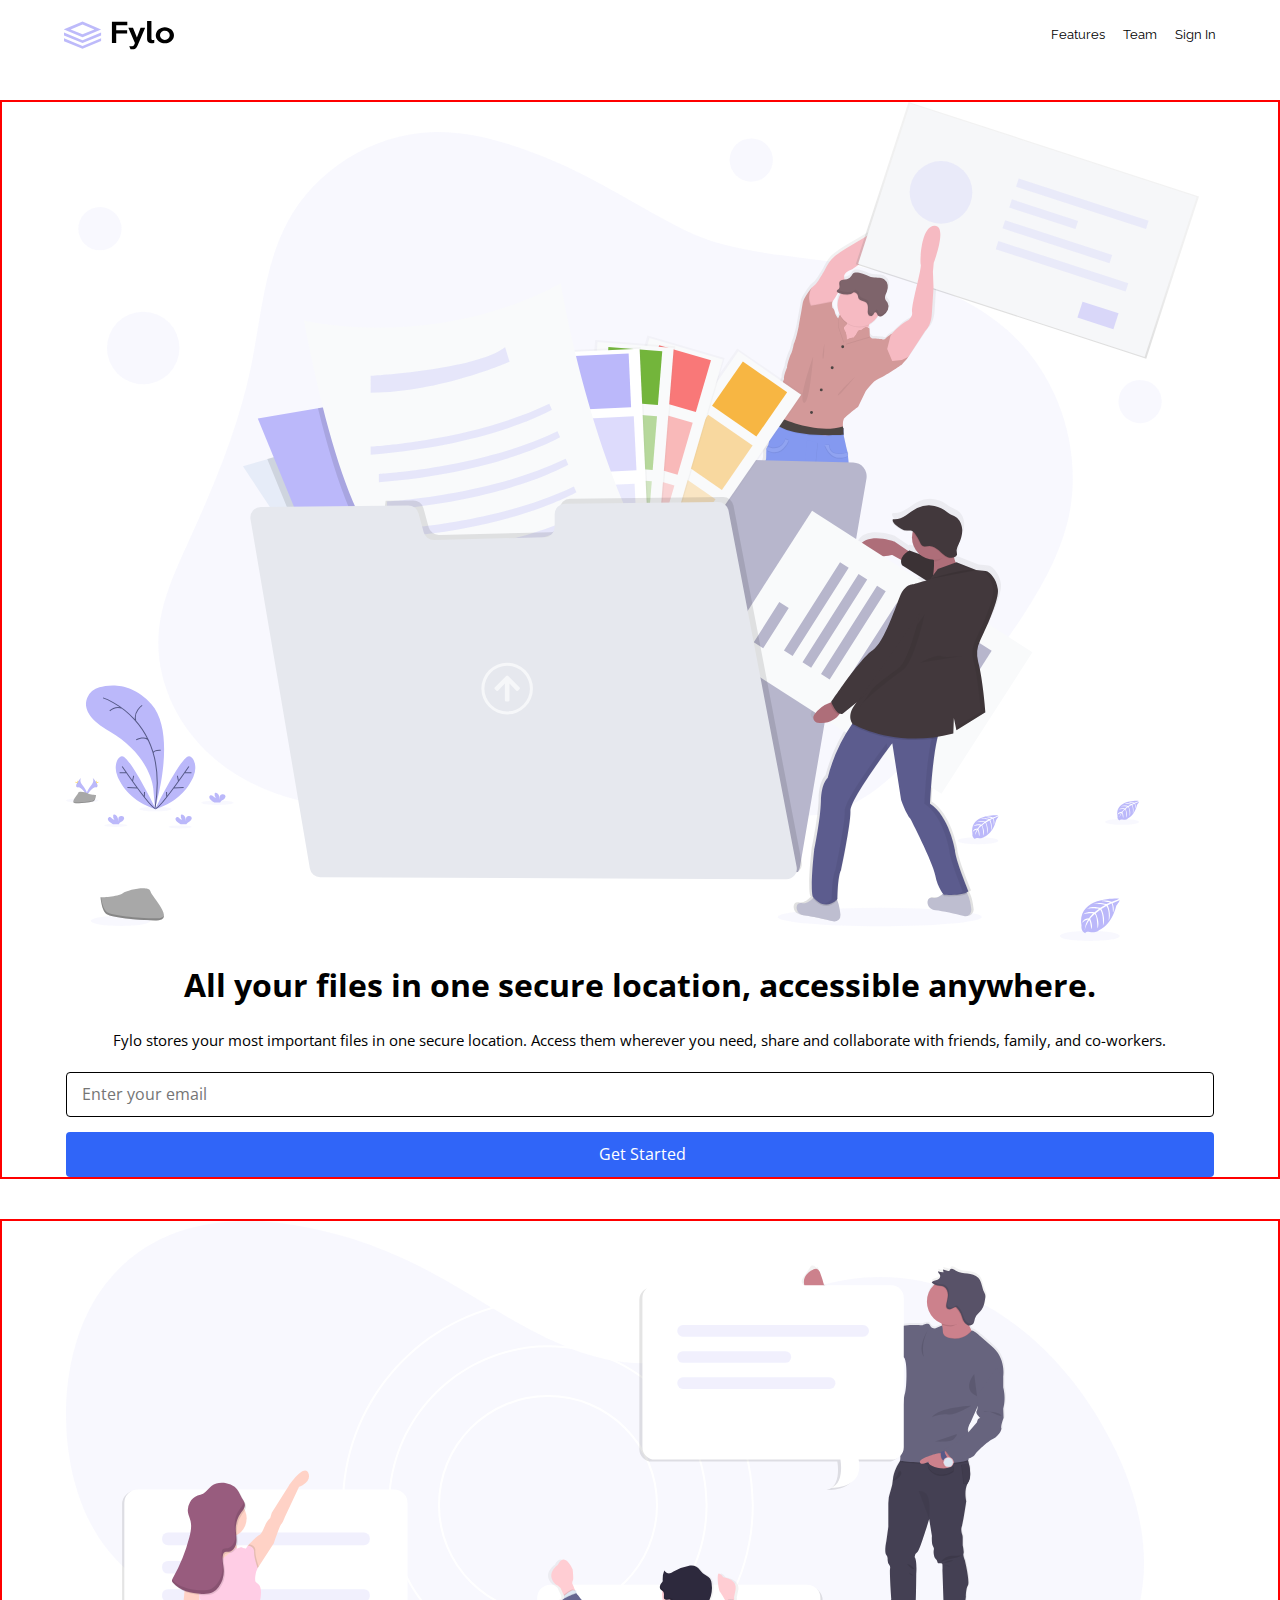
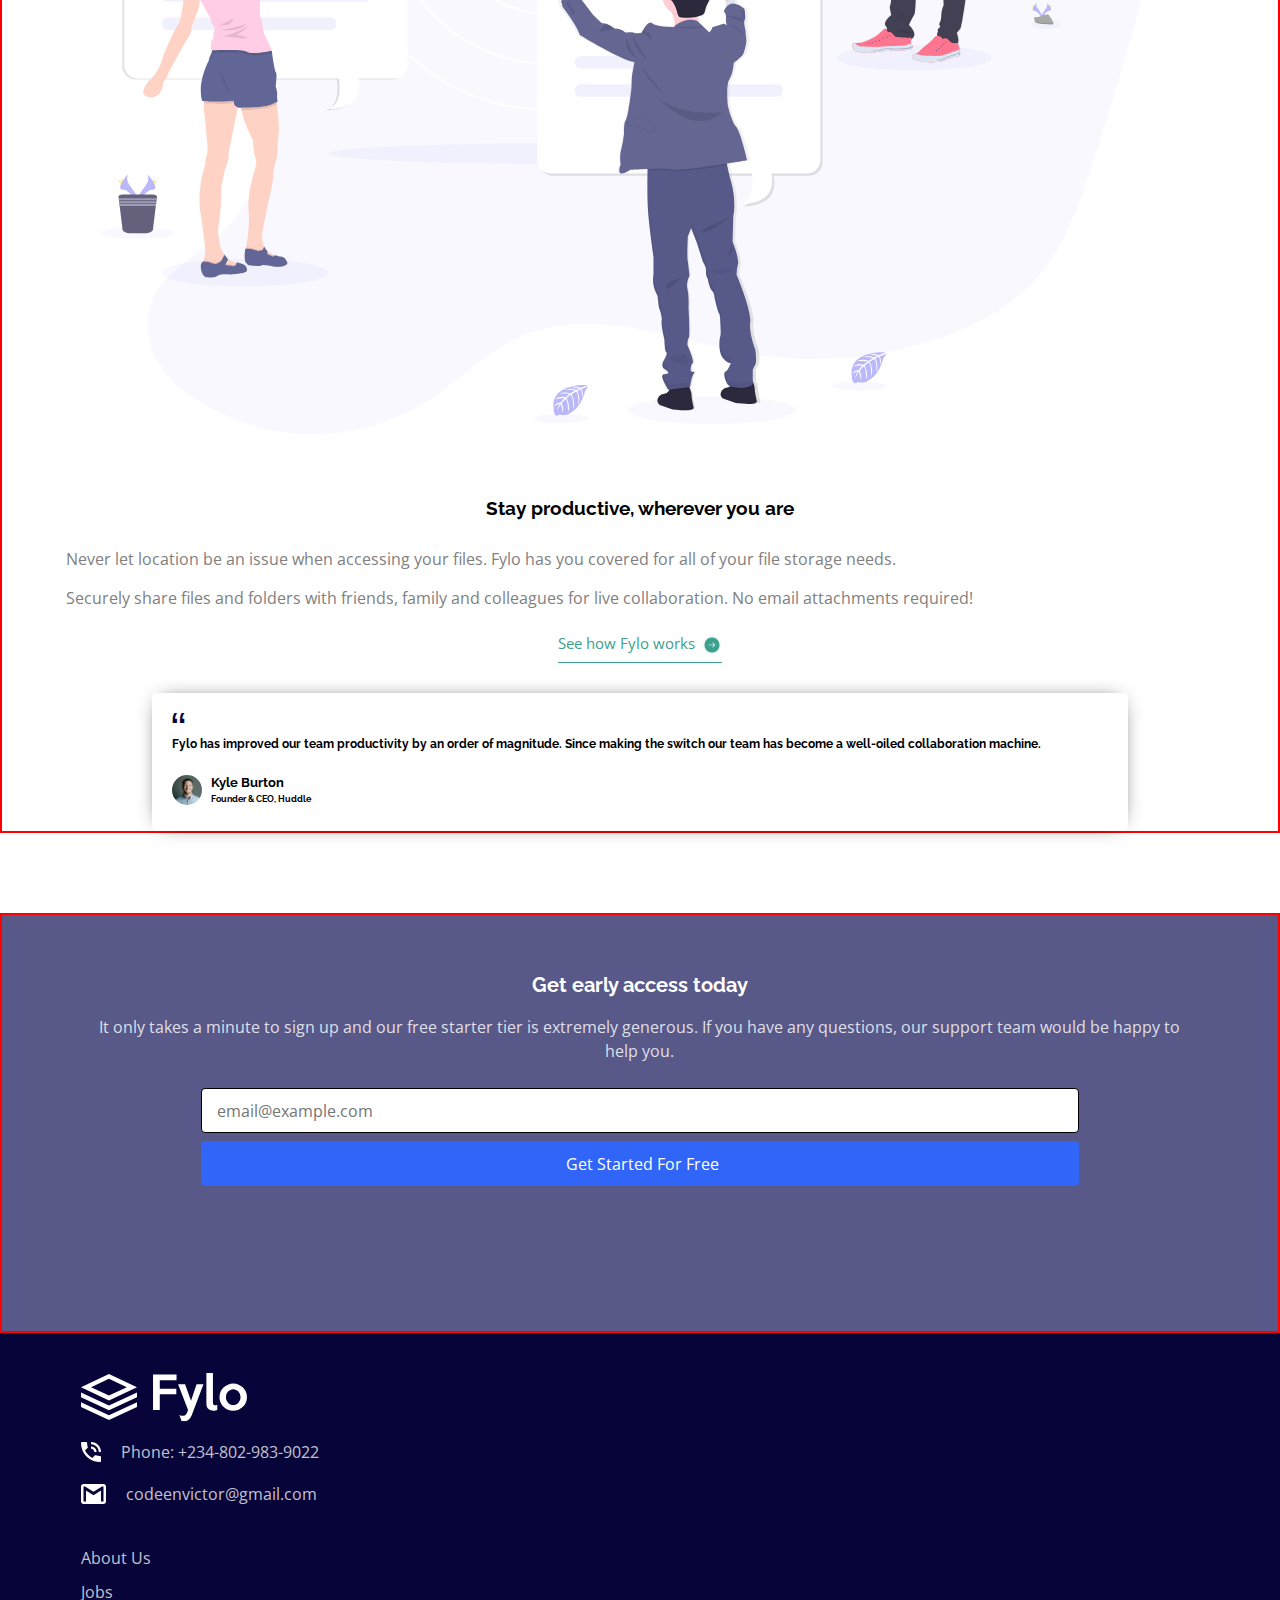
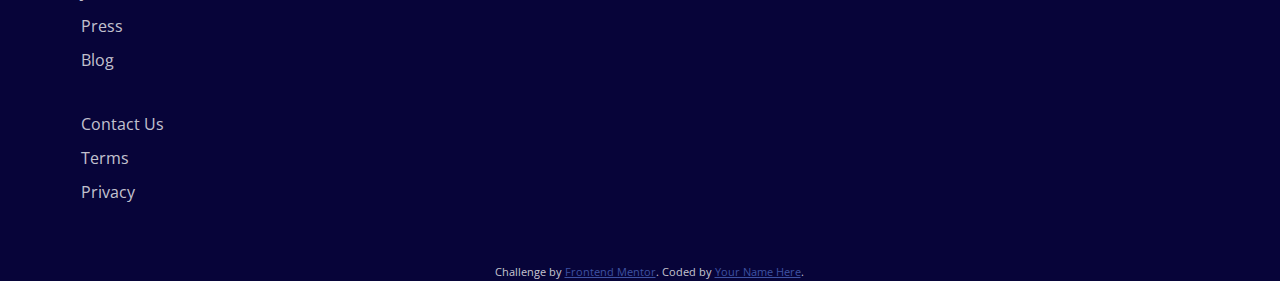
==== index.html @ 8420b749 "initial commit" ====
<!DOCTYPE html>
<html lang="en">
<head>
  <meta charset="UTF-8">
  <meta name="viewport" content="width=device-width, initial-scale=1.0"> <!-- displays site properly based on user's device -->

  <link rel="icon" type="image/png" sizes="32x32" href="./images/favicon-32x32.png">
  <!-- Google Fonts -->
  <link rel="preconnect" href="https://fonts.googleapis.com">
  <link rel="preconnect" href="https://fonts.gstatic.com" crossorigin>
  <link href="https://fonts.googleapis.com/css2?family=Raleway:wght@400;700&display=swap" rel="stylesheet">

  <link rel="preconnect" href="https://fonts.googleapis.com">
  <link rel="preconnect" href="https://fonts.gstatic.com" crossorigin>
  <link href="https://fonts.googleapis.com/css2?family=Open+Sans&display=swap" rel="stylesheet">
  <!-- My CSS -->
  <link rel="stylesheet" href="style.css">
  <title>Frontend Mentor | Fylo landing page with two column layout</title>

  <!-- Feel free to remove these styles or customise in your own stylesheet 👍 -->
  <style>
    .attribution { font-size: 11px; text-align: center; }
    .attribution a { color: hsl(228, 45%, 44%); }
  </style>
</head>
<body>

  <nav>
    <div class="nav__container">
      <div>
        <img class="nav__logo" src="images/logo.svg" alt="logo" height="29">
      </div>

      <div class="nav_links-div">
        <a class="nav_links" href="#">Features</a>
        <a class="nav_links" href="#">Team</a>
        <a class="nav_links" href="#">Sign In</a>
      </div>

    </div>
  </nav>

  <section class="hero__section">
    <div class="hero__container">
      <img class="hero__image" src="images/illustration-1.svg" alt="Hero image">

      <div class="hero__readings">
        <h1>All your files in one secure location, accessible anywhere.</h1>

        <p class="hero__paragraph">Fylo stores your most important files in one secure location. 
          Access them wherever you need, share and collaborate with friends, 
          family, and co-workers.</p>
      </div>
        
          <form action="" method="get">
            <div class="form">
              <input type="email" name="EMAIL" id="email" placeholder="Enter your email">
              <input type="submit" name="Get Started" id="submit" value="Get Started">
            </div>
          </form>
    </div>
  </section>

  <section class="section2">
    <div class="container2">
      <img class="container2__img" src="images/illustration-2.svg" alt="illustration-2">
      <h3>Stay productive, wherever you are</h3>

      <p class="container2__para">Never let location be an issue when accessing your files. Fylo has you 
        covered for all of your file storage needs.</p>
    
      <p class="container2__para">Securely share files and folders with friends, family and colleagues for 
        live collaboration. No email attachments required!</p>
    
      <div class="arrow__holder">
        <div class="arrow__holder2">
          <p class="arrow__paragraph">See how Fylo works</p>
          <img class="arrow__img" src="images/icon-arrow.svg" alt="Arrow" height="20">
        </div>
      </div>
    
      <div class="card__holder">

        <div class="card__quotation">
          <img src="images/icon-quotes.svg" alt="Quotation">
          <p class="card__paragraph">Fylo has improved our team productivity by an order of magnitude. Since 
          making the switch our team has become a well-oiled collaboration machine.</p>
        </div>
      
        <div class="Kyle__holder">
          <img class="Kyle__img" src="images/avatar-testimonial.jpg" alt="Picture of Kyle" width="30" height="30">
          <div class="Kyle__readings">
            <h5 class="Kyle__h5">Kyle Burton</h5>
            <p class="Kyle__paragraph">Founder & CEO, Huddle</p>
          </div>
        </div>

      </div>

    </div>
  </section>

  <section class="section3">
    <div class="container3">

      <h2>Get early access today</h2>
      <p>It only takes a minute to sign up and our free starter tier is extremely generous. 
        If you have any questions, our support team would be happy to help you.</p>

        <form action="" method="get">
            <div class="form2">
              <input type="email" id="email" name="EMAIL" placeholder="email@example.com">
              <input type="submit" id="submit" name="Get Started" value="Get Started For Free">
            </div>
        </form>
    </div>
  </section>

  <footer>
    <div class="footer__container">

      <div class="footer__column1">
          <svg width="166" height="49" xmlns="http://www.w3.org/2000/svg" xmlns:xlink="http://www.w3.org/1999/xlink"><defs><path id="a" d="M.014.03h93.96v48.29H.015z"/></defs><g fill="none" fill-rule="evenodd"><path d="M0 14.13v.123l27.95 13.13L56 14.209v-.033L27.95 1 0 14.13zm10.077.062L27.95 5.795l17.877 8.397-17.877 8.396-17.874-8.396zM27.95 32.483L0 19.55v4.784l27.95 12.964L56 24.289v-4.784L27.95 32.483zm0 9.703L0 29.25v4.783L27.95 47 56 33.99v-4.784l-28.05 12.98z" fill="#ffffff"/><g transform="translate(72)"><mask id="b" fill="#ffffff"><use xlink:href="#a"/></mask><path d="M87.56 24.152a8.1 8.1 0 0 0-2.161-5.573 7.259 7.259 0 0 0-2.34-1.673 6.864 6.864 0 0 0-2.85-.601c-1.01 0-1.961.2-2.852.601a7.257 7.257 0 0 0-2.34 1.673 8.102 8.102 0 0 0-2.16 5.574 8.102 8.102 0 0 0 2.16 5.573 7.257 7.257 0 0 0 2.34 1.672 6.864 6.864 0 0 0 2.851.602c1.01 0 1.96-.2 2.852-.602a7.259 7.259 0 0 0 2.339-1.672 8.1 8.1 0 0 0 2.16-5.574zm6.415 0c0 1.932-.357 3.723-1.07 5.373a13.098 13.098 0 0 1-2.94 4.28c-1.247 1.205-2.71 2.156-4.388 2.854-1.678.699-3.468 1.048-5.369 1.048-1.9 0-3.683-.349-5.346-1.048a13.863 13.863 0 0 1-4.366-2.876 13.351 13.351 0 0 1-2.94-4.302c-.713-1.65-1.07-3.426-1.07-5.329 0-1.873.364-3.634 1.092-5.284a13.92 13.92 0 0 1 2.962-4.325 13.671 13.671 0 0 1 4.367-2.898 13.552 13.552 0 0 1 5.301-1.048c1.901 0 3.69.35 5.369 1.048 1.678.698 3.14 1.65 4.388 2.854 1.248 1.204 2.228 2.638 2.94 4.302.713 1.665 1.07 3.449 1.07 5.351zM64.258 36.905a8.6 8.6 0 0 1-1.715.58c-.638.148-1.3.222-1.982.222a9.84 9.84 0 0 1-2.74-.379 6.003 6.003 0 0 1-2.295-1.226c-.653-.565-1.173-1.3-1.56-2.207-.385-.907-.578-2-.578-3.277V.029h6.549v29.474c0 1.07.215 1.806.646 2.207.43.401.943.602 1.537.602.742 0 1.455-.223 2.138-.669v5.262zM50.492 11.22L38.908 41.854c-.861 2.289-1.99 3.939-3.386 4.95-1.396 1.01-3.06 1.515-4.99 1.515-.297 0-.623-.022-.98-.066a7.352 7.352 0 0 1-1.025-.201l-2.138-5.975a8.486 8.486 0 0 0 1.56.557c.534.134 1.039.201 1.514.201 1.01 0 1.93-.23 2.762-.691.832-.46 1.47-1.315 1.916-2.564l.891-2.586-9.935-25.773h6.995l5.925 16.588 5.57-16.588h6.905zM23.538 7.342H6.786v8.294h16.529v5.618H6.785v15.784H.015V1.412h23.524v5.93z" fill="#ffffff" mask="url(#b)"/></g></g></svg>
        
          <div class="footer__sub-column1">
          <img src="images/icon-phone.svg" alt="Phone Icon" height="20">
          <p>Phone: +234-802-983-9022</p>
        </div>
        <div class="footer__sub-column1">
          <img src="images/icon-email.svg" alt="Email Icon" height="20">
          <p>codeenvictor@gmail.com</p>
        </div>
      </div>

      <div class="footer__column2">
        <p>About Us</p>
        <p>Jobs</p>
        <p>Press</p>
        <p>Blog</p>
      </div>

      <div class="footer__column3">
        <p>Contact Us</p>
        <p>Terms</p>
        <p>Privacy</p>
      </div>

    </div>

    <p class="attribution">Challenge by <a href="https://www.frontendmentor.io?ref=challenge" target="_blank">Frontend Mentor</a>. 
       Coded by <a href="#">Your Name Here</a>.
    </p>
  </footer>

</body>
</html>
---- style.css ----
:root {
    --clr-primary-Very-Dark-Blue: hsl(243, 87%, 12%);
    --clr-primary-Desaturated-Blue: hsl(238, 22%, 44%);
    
    --clr-accent-Bright-Blue: hsl(224, 93%, 58%);
    --clr-accent-Moderate-Cyan: hsl(170, 45%, 43%);

    --clr-neutral-Light-Grayish-Blue: hsl(240, 75%, 98%);
    --clr-neutral-Light-Gray: hsl(0, 0%, 75%);

    --fs-paragraph: 16px;
    --fw-regular: 400;
    --fw-bold: 700;

    --ff-Raleway: 'Raleway', sans-serif;
    --ff-OpenSans: 'Open Sans', sans-serif;
}

/*
  1. Use a more-intuitive box-sizing model.
*/
*, *::before, *::after {
    box-sizing: border-box;
  }
  /*
    2. Remove default margin
  */
  * {
    margin: 0;
  }
  /*
    Typographic tweaks!
    3. Add accessible line-height
    4. Improve text rendering
  */
  body {
    line-height: 1.5;
    -webkit-font-smoothing: antialiased;
  }
  /*
    5. Improve media defaults
  */
  img, picture, video, canvas, svg {
    display: block;
    max-width: 100%;
  }
  /*
    6. Remove built-in form typography styles
  */
  input, button, textarea, select {
    font: inherit;
  }
  /*
    7. Avoid text overflows
  */
  p, h1, h2, h3, h4, h5, h6 {
    overflow-wrap: break-word;
  }
  /*
    8. Create a root stacking context
  */
  #root, #__next {
    isolation: isolate;
  }

/* My CSS */

body {
    font-family: var(--ff-OpenSans);
    height: 100vh;
}

nav {
    height: 60px;
}

.nav__container {
    max-width: 90%; height: 100%;
    padding-top: 10px;

    display: flex;
    align-items: center;
    justify-content: space-between;
    margin: auto;
}

.nav__logo {
  width: 110px;
}

.nav_links-div{
  display: flex;
  gap: 18px;
}

.nav_links {
  text-decoration: none;
  font-family: var(--ff-Raleway);
  font-size: 13px;
  color: rgb(0, 0, 0);
}

.hero__section {
  margin: 40px 0px;
}

section {
  border: solid 2px red;
}

.hero__container {
  max-width: 90%;
  margin: auto;
  text-align: center;
}

.hero__image {
  margin-bottom: 20px;
}

h1 {
  font-weight: var(--fw-bold);
  margin-bottom: 20px;
}

.hero__paragraph {
  font-size: 15px;
  margin-bottom: 20px;
}

.form {
  display: flex;
  flex-direction: column;
  gap: 15px;
}

input {
  height: 45px;
  padding: 10px 10px 10px 15px;
  border-radius: 4px;
  border: solid 0.1px;
}

#submit {
  color: white;
  background-color: var(--clr-accent-Bright-Blue);
  border: none;
}

.section2 {
  margin-bottom: 80px;
  background-color: rgba(255, 255, 255, 0);
}

.container2 {
    max-width: 90%;
    margin: auto;
}

.container2__img {
  margin-bottom: 60px;
}

h3 {
  text-align: center;
  font-family: var(--ff-Raleway);
  font-weight: var(--fw-bold);
  margin-bottom: 25px;
}

.container2__para {
  margin-bottom: 15px;
  color: grey;
}

.arrow__holder {
  display: flex;
  justify-content: center;
  height: 38px;
  color: var(--clr-accent-Moderate-Cyan);
}

.arrow__holder2 {
  display: flex;
  justify-content: center;
  align-items: center;
  gap: 7px;
  border-bottom: solid 1px; border-color: var(--clr-accent-Moderate-Cyan);
}

.arrow__paragraph {
  font-size: 14.8px;
}

.arrow__img {
   margin-top: 3px;
}

.card__holder {
  background-color: white;
  margin: auto;
  margin-top: 30px;
  padding: 20px 10px 25px 20px;
  max-width: 85%;

  border-radius: 5px;
  box-shadow: 0px 0px 20px -10px currentColor;
}

.card__paragraph {
  font-family: var(--ff-Raleway);
  font-weight: var(--fw-bold);
  font-size: 12px;
  margin-top: 10px;
}

.Kyle__holder {
  margin-top: 20px;
  display: flex;
  gap: 9px;

  font-family: var(--ff-Raleway);
  font-weight: var(--fw-bold);
}

.Kyle__img {
  border-radius: 200px;
  margin-top: 2px;
}

.Kyle__readings {
  display: flex;
  flex-direction: column;
  align-items: stretch;
  gap: 0px;
}

.Kyle__paragraph {
  font-size: 9px;
}

.section3 {
  background-color: var(--clr-primary-Desaturated-Blue);
  color: white;
  height: 420px;
  padding-top: 30px;
}

.container3 {
  max-width: 90%;
  margin: auto;
  padding: 25px;
  text-align: center;
}

.container3 > h2 {
  font-family: var(--ff-Raleway);
  font-size: 20px;
  margin-bottom: 15px;
}

.container3 > p {
  color: rgba(255, 255, 255, 0.822);
  margin-bottom: 25px;
}

.form2 {
  display: flex;
  flex-direction: column;
  gap: 8px;
}

.form2 input {
  margin: auto;
  width: 80%;
}

footer {
  background-color: var(--clr-primary-Very-Dark-Blue);
  color: rgba(255, 255, 255, 0.767);
  padding: 40px 0px 0px 18px;
}

.footer__container {
  display: grid;
  gap: 40px;
  max-width: 90%;
  margin: auto;
}

.footer__column1 {
  display: grid;
  gap: 18px;
}

.footer__column1 > img {
  margin-bottom: 16px;
}

.footer__sub-column1 {
  display: flex;
  align-items: center;
  gap: 20px;
}

.footer__column2 {
  display: grid;
  gap: 10px;
}

.footer__column3 {
  display: grid;
  gap: 10px;
  margin-bottom: 60px;
}

/*
@media screen and (min-width: 768px) {
  .hero__container {
    display: grid;
    grid-template-areas:
     'one two'
     'three two';
  }

  .hero__readings {
    grid-area: one;

    text-align: justify;
    display: flex;
    flex-direction: column;
    justify-content: center;

    padding-right: 60px;
    border: solid 2px red;
    margin-bottom: 0px;
  }

  .hero__image {
    grid-area: two;
  }

  .form {
    grid-area: three;
    display: flex;
    flex-direction: row;
  }
}
*/
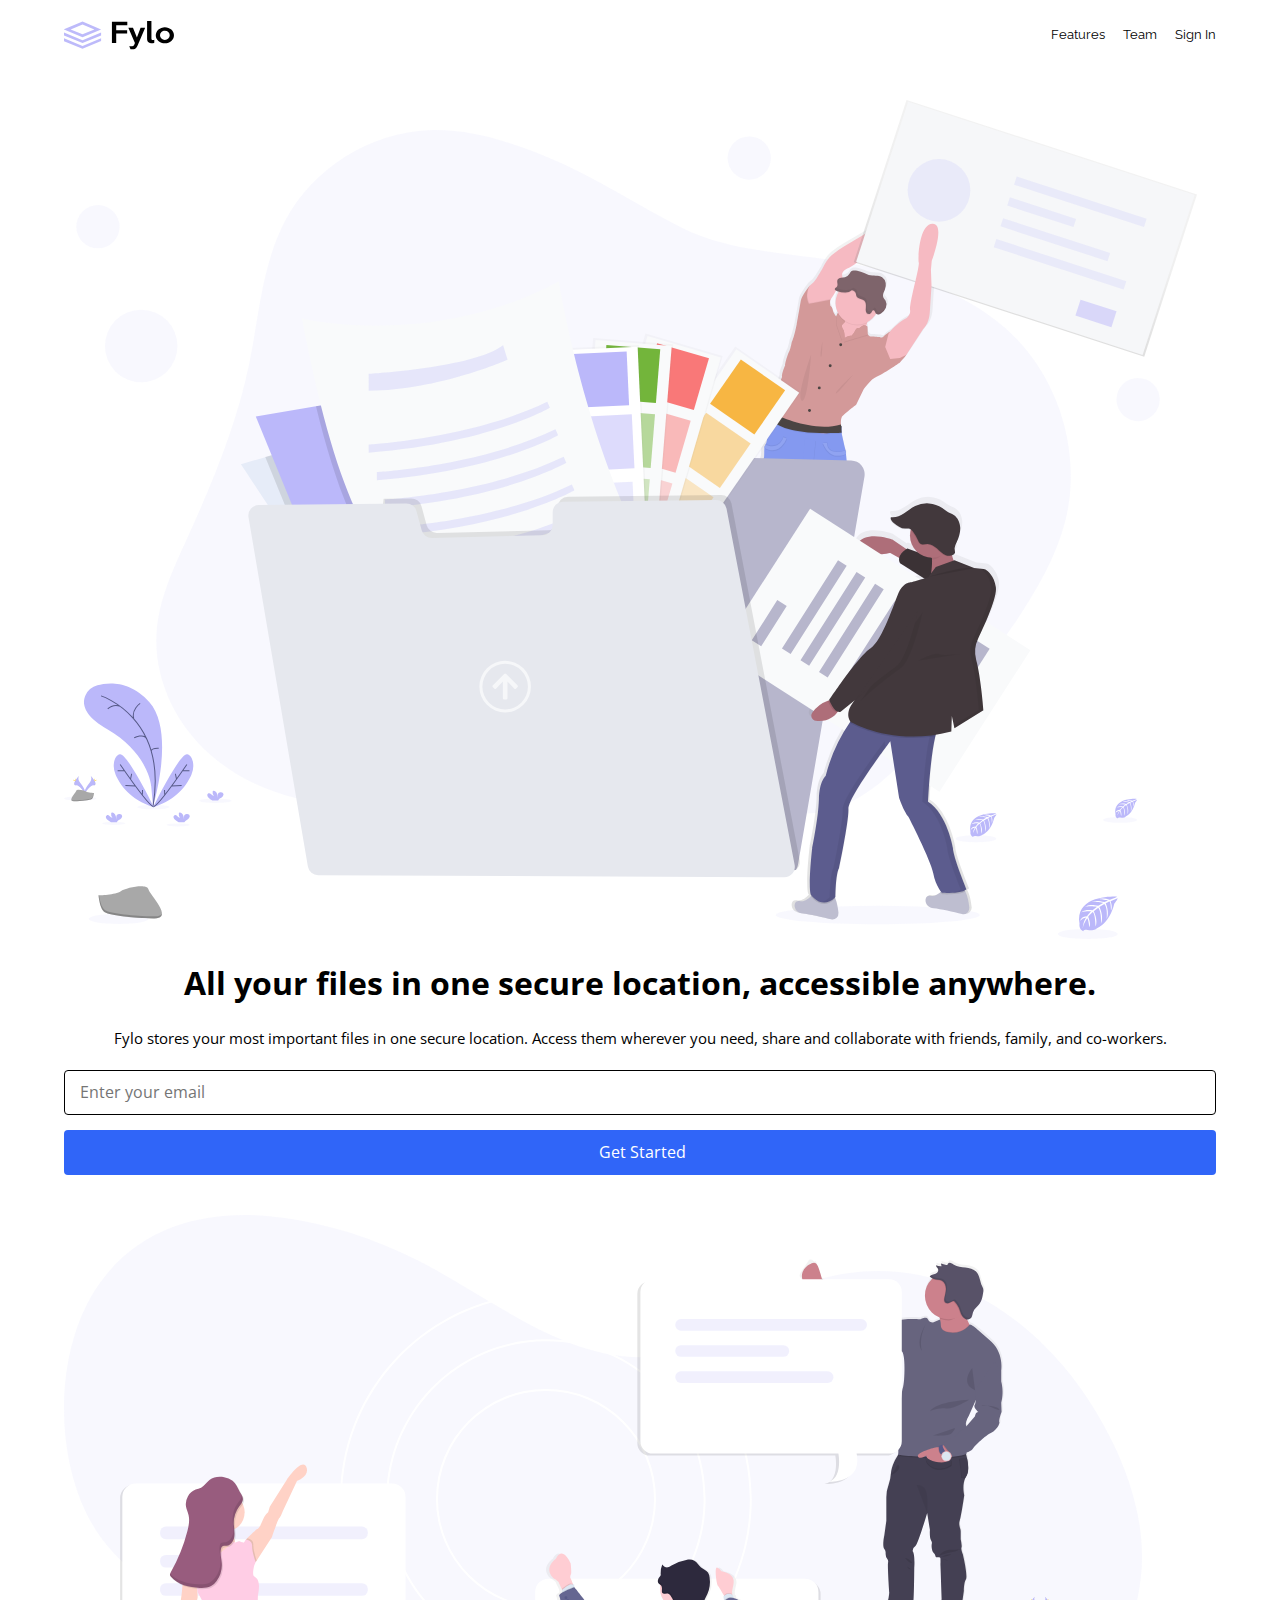
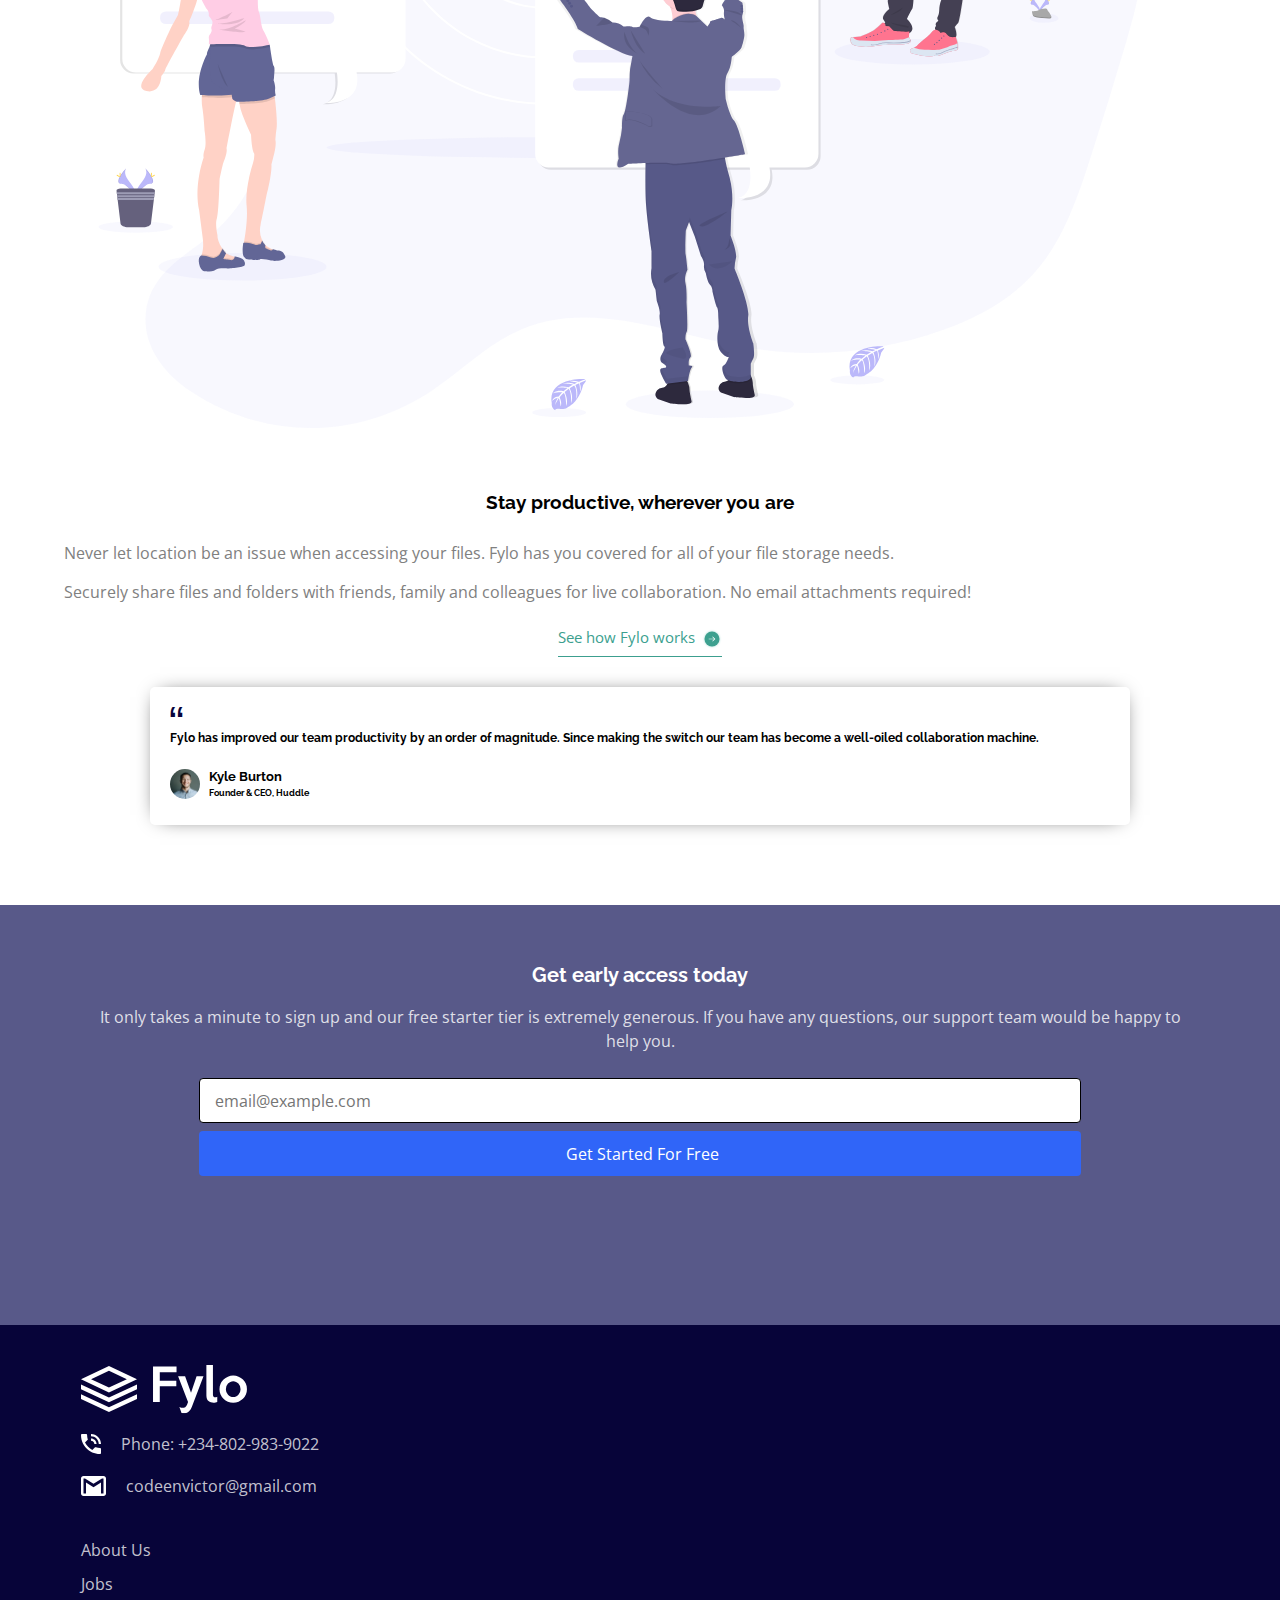
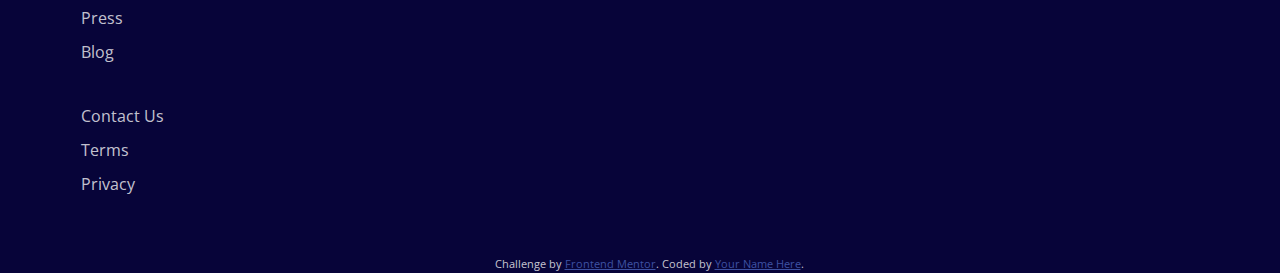
==== commit 484388a5: "initial commit" ====
--- a/index.html
+++ b/index.html
@@ -52,7 +52,7 @@
           family, and co-workers.</p>
       </div>
         
-          <form action="" method="get">
+          <form action="action.html" method="get">
             <div class="form">
               <input type="email" name="EMAIL" id="email" placeholder="Enter your email">
               <input type="submit" name="Get Started" id="submit" value="Get Started">
@@ -107,7 +107,7 @@
       <p>It only takes a minute to sign up and our free starter tier is extremely generous. 
         If you have any questions, our support team would be happy to help you.</p>
 
-        <form action="" method="get">
+        <form action="action.html" method="get">
             <div class="form2">
               <input type="email" id="email" name="EMAIL" placeholder="email@example.com">
               <input type="submit" id="submit" name="Get Started" value="Get Started For Free">
--- a/style.css
+++ b/style.css
@@ -102,10 +102,6 @@
 
 .hero__section {
   margin: 40px 0px;
-}
-
-section {
-  border: solid 2px red;
 }
 
 .hero__container {
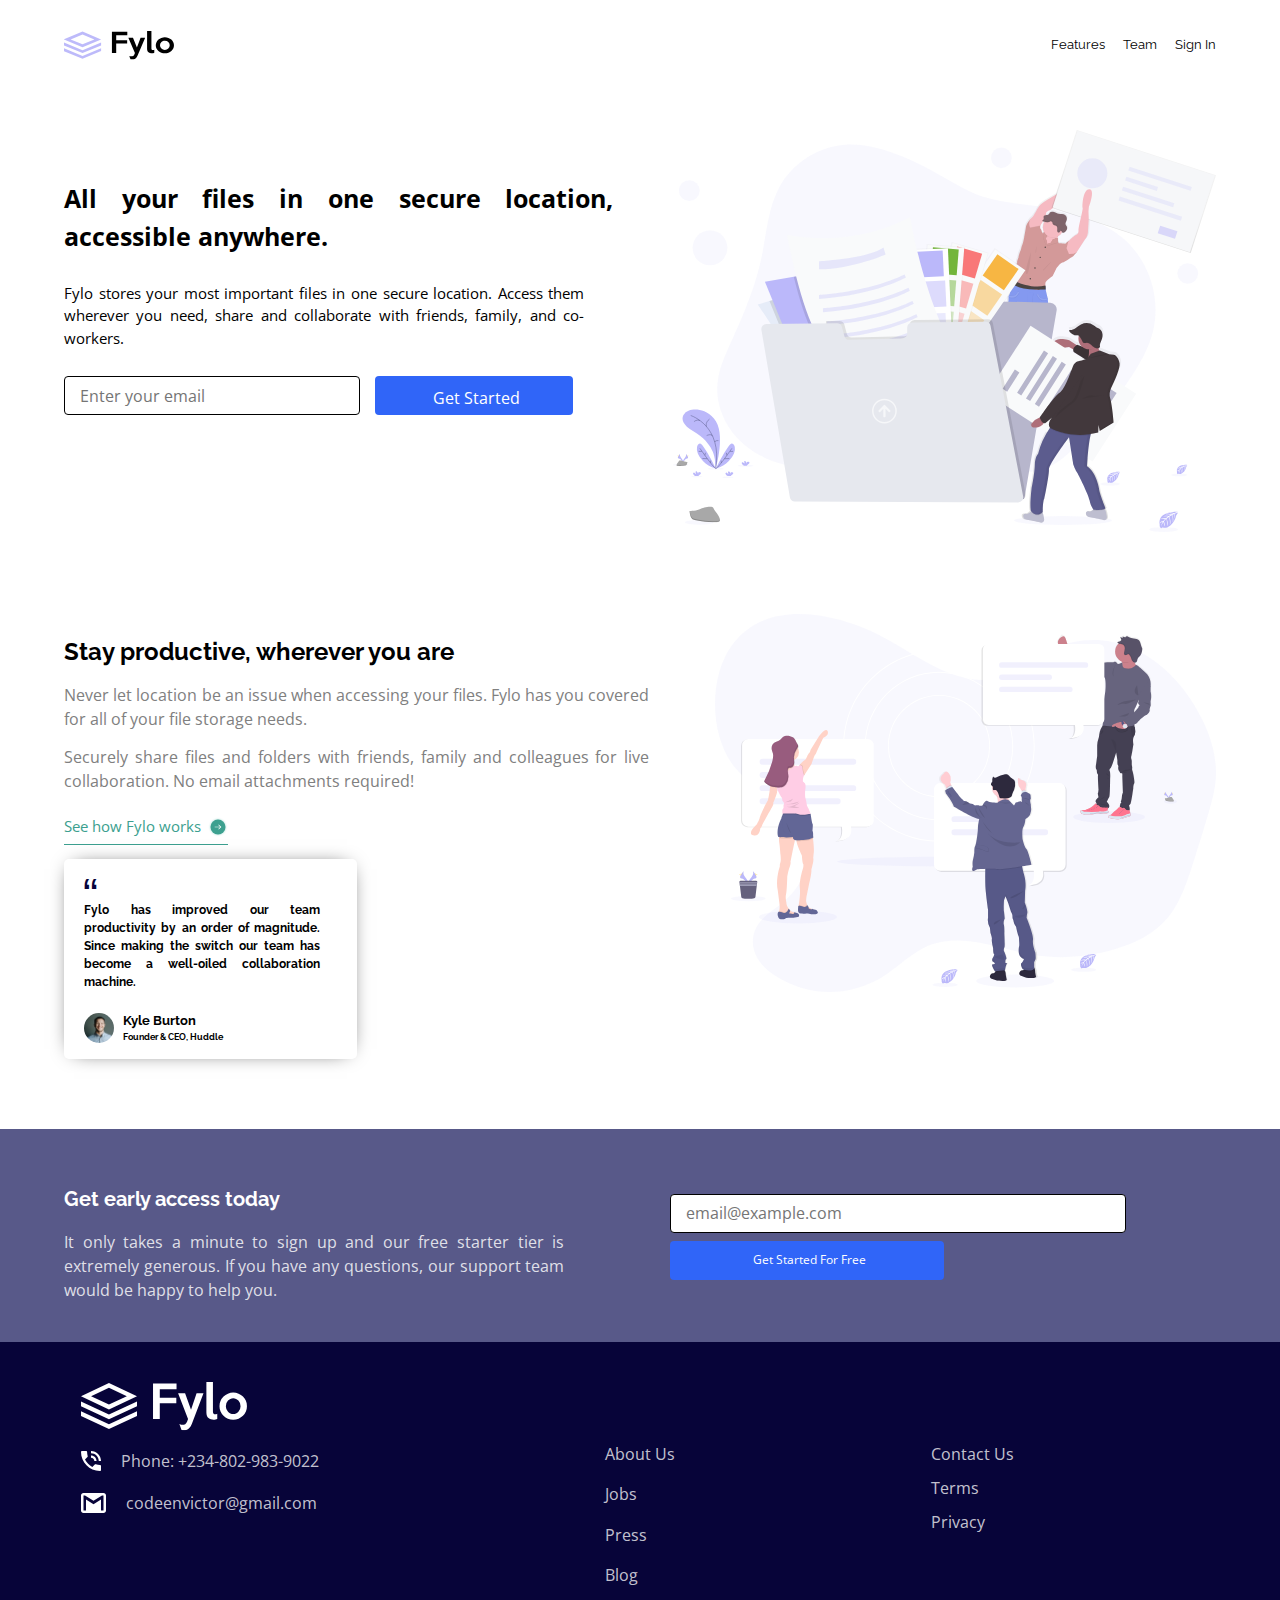
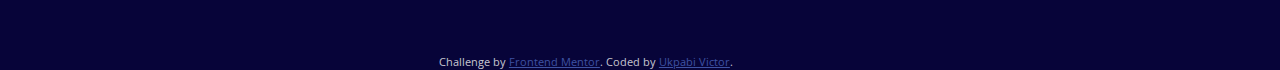
==== commit 3590fa3b: "initial commit" ====
--- a/index.html
+++ b/index.html
@@ -50,48 +50,53 @@
         <p class="hero__paragraph">Fylo stores your most important files in one secure location. 
           Access them wherever you need, share and collaborate with friends, 
           family, and co-workers.</p>
-      </div>
-        
-          <form action="action.html" method="get">
+
+        <form action="action.html" method="get">
             <div class="form">
               <input type="email" name="EMAIL" id="email" placeholder="Enter your email">
               <input type="submit" name="Get Started" id="submit" value="Get Started">
             </div>
-          </form>
+        </form>
+      </div>
+        
     </div>
   </section>
 
   <section class="section2">
     <div class="container2">
       <img class="container2__img" src="images/illustration-2.svg" alt="illustration-2">
-      <h3>Stay productive, wherever you are</h3>
+      
+      <div class="container2__readings">
 
-      <p class="container2__para">Never let location be an issue when accessing your files. Fylo has you 
+        <h3>Stay productive, wherever you are</h3>
+
+        <p class="container2__para">Never let location be an issue when accessing your files. Fylo has you 
         covered for all of your file storage needs.</p>
     
-      <p class="container2__para">Securely share files and folders with friends, family and colleagues for 
+        <p class="container2__para">Securely share files and folders with friends, family and colleagues for 
         live collaboration. No email attachments required!</p>
     
-      <div class="arrow__holder">
-        <div class="arrow__holder2">
-          <p class="arrow__paragraph">See how Fylo works</p>
-          <img class="arrow__img" src="images/icon-arrow.svg" alt="Arrow" height="20">
+        <div class="arrow__holder">
+          <div class="arrow__holder2">
+            <p class="arrow__paragraph">See how Fylo works</p>
+            <img class="arrow__img" src="images/icon-arrow.svg" alt="Arrow" height="20">
+          </div>
         </div>
-      </div>
     
-      <div class="card__holder">
+        <div class="card__holder">
 
-        <div class="card__quotation">
-          <img src="images/icon-quotes.svg" alt="Quotation">
-          <p class="card__paragraph">Fylo has improved our team productivity by an order of magnitude. Since 
-          making the switch our team has become a well-oiled collaboration machine.</p>
-        </div>
+          <div class="card__quotation">
+            <img src="images/icon-quotes.svg" alt="Quotation">
+            <p class="card__paragraph">Fylo has improved our team productivity by an order of magnitude. Since 
+            making the switch our team has become a well-oiled collaboration machine.</p>
+          </div>
       
-        <div class="Kyle__holder">
-          <img class="Kyle__img" src="images/avatar-testimonial.jpg" alt="Picture of Kyle" width="30" height="30">
-          <div class="Kyle__readings">
-            <h5 class="Kyle__h5">Kyle Burton</h5>
-            <p class="Kyle__paragraph">Founder & CEO, Huddle</p>
+          <div class="Kyle__holder">
+            <img class="Kyle__img" src="images/avatar-testimonial.jpg" alt="Picture of Kyle" width="30" height="30">
+            <div class="Kyle__readings">
+              <h5 class="Kyle__h5">Kyle Burton</h5>
+              <p class="Kyle__paragraph">Founder & CEO, Huddle</p>
+            </div>
           </div>
         </div>
 
@@ -103,11 +108,13 @@
   <section class="section3">
     <div class="container3">
 
-      <h2>Get early access today</h2>
-      <p>It only takes a minute to sign up and our free starter tier is extremely generous. 
+      <div class="container3__readings">
+        <h2>Get early access today</h2>
+        <p>It only takes a minute to sign up and our free starter tier is extremely generous. 
         If you have any questions, our support team would be happy to help you.</p>
+      </div>
 
-        <form action="action.html" method="get">
+        <form class="main-form" action="action.html" method="get">
             <div class="form2">
               <input type="email" id="email" name="EMAIL" placeholder="email@example.com">
               <input type="submit" id="submit" name="Get Started" value="Get Started For Free">
@@ -148,7 +155,7 @@
     </div>
 
     <p class="attribution">Challenge by <a href="https://www.frontendmentor.io?ref=challenge" target="_blank">Frontend Mentor</a>. 
-       Coded by <a href="#">Your Name Here</a>.
+       Coded by <a href="#">Ukpabi Victor</a>.
     </p>
   </footer>
 
--- a/style.css
+++ b/style.css
@@ -310,36 +310,212 @@
   margin-bottom: 60px;
 }
 
-/*
-@media screen and (min-width: 768px) {
+
+@media screen and (min-width: 780px) {
+
+  .hero__section {
+    margin: 20px 0px 0px 0px;
+  }
+
   .hero__container {
     display: grid;
     grid-template-areas:
-     'one two'
-     'three two';
+     'one one two two two'
+     'three three two two two';
   }
 
   .hero__readings {
     grid-area: one;
 
     text-align: justify;
-    display: flex;
-    flex-direction: column;
-    justify-content: center;
-
-    padding-right: 60px;
-    border: solid 2px red;
+    display: grid;
+    max-width: 95%;
+    padding: 80px 0px 40px 0px;
     margin-bottom: 0px;
   }
 
   .hero__image {
     grid-area: two;
-  }
+    margin: 30px 0px 0px 0px;
+    height: 85%;
+  }
+
 
   .form {
     grid-area: three;
     display: flex;
     flex-direction: row;
-  }
-}
-*/+    max-width: 88%;
+  }
+
+  h1 {
+    font-size: 25px;
+    max-width: 95%;
+  }
+
+  p {
+    max-width: 90%;
+  }
+
+  input {
+    width: 60%;
+    height: 39px;
+  }
+
+  #submit {
+    width: 40%;
+  }
+
+  .section2 {
+    margin: 40px 0px 0px 0px;
+  }
+
+  .container2 {
+    display: grid;
+    grid-template-areas: 
+     'one one two two'
+      'one one two two';
+    padding-bottom: 70px;
+  }
+
+  .container2__readings {
+    grid-area: one;
+    display: grid;
+    text-align: justify;
+    gap: 0px;
+
+    padding: 20px 0px 0px 0px;
+  }
+
+  h3 {
+    text-align: justify;
+    margin: 0px;
+    font-size: 24px;
+  }
+
+  .container2__para {
+    margin: 0px;
+  }
+
+  .container2__img {
+    grid-area: two;
+    height: 85%;
+  }
+
+  .arrow__holder {
+    display: flex;
+    justify-content: left;
+    max-width: 60%;
+    margin: 0px;
+  }
+
+  nav {
+    height: 80px;
+}
+
+.card__holder {
+  background-color: white;
+  margin: 0px;
+  padding: 20px 10px 0px 20px;
+  max-width: 45%;
+}
+
+.Kyle__holder {
+  margin-top: 20px;
+  display: flex;
+  gap: 9px;
+
+  font-family: var(--ff-Raleway);
+  font-weight: var(--fw-bold);
+}
+
+.Kyle__readings {
+  display: flex;
+  flex-direction: column;
+  align-items: stretch;
+  gap: 0px;
+
+  width: 100%;
+}
+
+.section3 {
+  background-color: var(--clr-primary-Desaturated-Blue);
+  color: white;
+  padding-top: 30px;
+  height: auto;
+}
+
+.container3 {
+  display: flex;
+  max-width: 90%;
+  margin: auto;
+  padding: 25px 40px 40px 0px;
+  text-align: center;
+}
+
+.container3__readings > h2 {
+  font-family: var(--ff-Raleway);
+  font-size: 20px;
+  margin-bottom: 4px;
+}
+
+.container3__readings > p {
+  color: rgba(255, 255, 255, 0.822);
+}
+
+.container3__readings {
+  grid-area: one;
+  display: grid;
+  gap: 12px;
+  max-width: 50%;
+  text-align: justify;
+}
+
+.main-form {
+  grid-area: two;
+  width: 50%;
+  padding: 10px 50px 0px;
+}
+
+.form2 {
+  display: flex;
+  align-items: normal;
+  max-width: 100%;
+  gap: 8px;
+}
+
+.form2 input {
+  width: 100%;
+}
+
+.form2 #submit {
+  font-size: 12px;
+  margin: 0px;
+  width: 60%;
+}
+
+.footer__container {
+  display: flex;
+  gap: 40px;
+  max-width: 90%;
+  margin: auto;
+  margin-bottom: 60px;
+}
+
+.footer__column1 {
+  width: 50%;
+  height: 70%;
+  margin: 0px 50px 0px 0px;
+}
+
+.footer__column2 {
+  width: 33%;
+  padding-top: 60px;
+}
+
+.footer__column3 {
+  width: 33%;
+  padding-top: 60px;
+}
+
+}